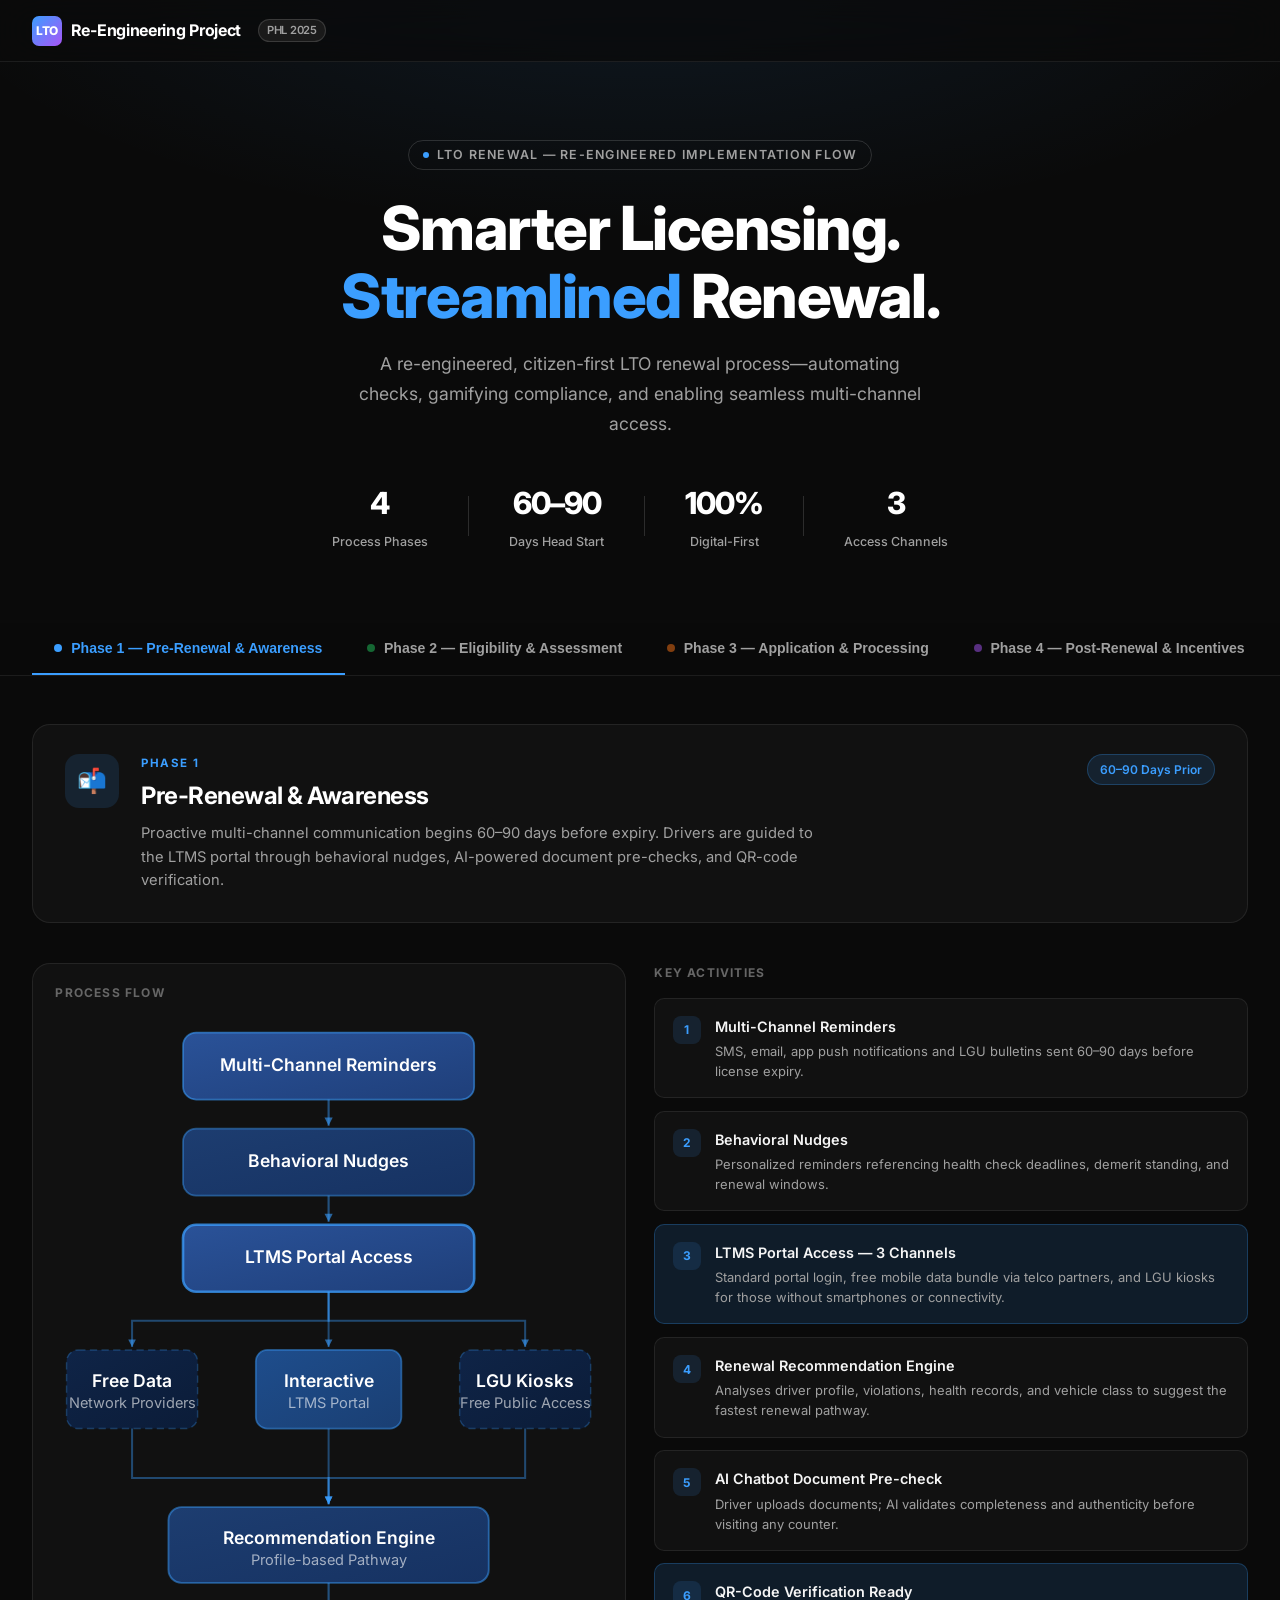
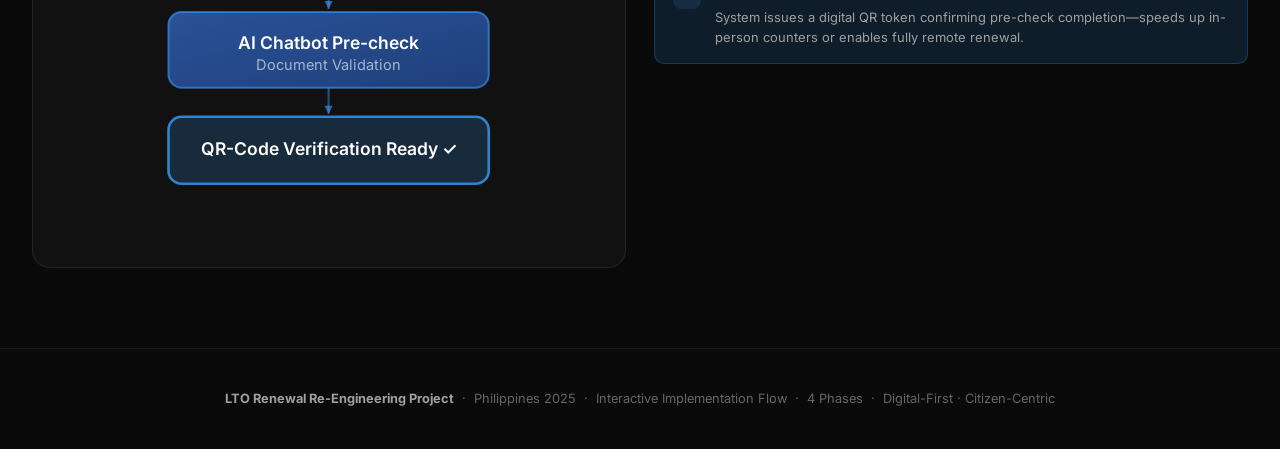
==== index.html @ 2e30644e "Initial commit: LTO renewal process SPA with Tesla dark theme" ====
<!DOCTYPE html>
<html lang="en">
<head>
  <meta charset="UTF-8" />
  <meta name="viewport" content="width=device-width, initial-scale=1.0" />
  <title>LTO Renewal — Re-engineered Implementation Flow</title>
  <link rel="preconnect" href="https://fonts.googleapis.com" />
  <link rel="preconnect" href="https://fonts.gstatic.com" crossorigin />
  <link href="https://fonts.googleapis.com/css2?family=Inter:wght@300;400;500;600;700;800;900&display=swap" rel="stylesheet" />
  <style>
    /* ── RESET & TOKENS ─────────────────────────────────────────── */
    *, *::before, *::after { margin: 0; padding: 0; box-sizing: border-box; }

    :root {
      --bg:        #0a0a0a;
      --bg2:       #111111;
      --bg3:       #1a1a1a;
      --bg4:       #242424;
      --surface:   #161616;
      --border:    rgba(255,255,255,0.08);
      --border2:   rgba(255,255,255,0.14);
      --text:      #f5f5f5;
      --text2:     #a0a0a0;
      --text3:     #666666;
      --white:     #ffffff;

      --p1:        #3b9eff;
      --p1-dim:    rgba(59,158,255,0.13);
      --p1-mid:    rgba(59,158,255,0.25);
      --p1-glow:   rgba(59,158,255,0.40);

      --p2:        #22c55e;
      --p2-dim:    rgba(34,197,94,0.13);
      --p2-mid:    rgba(34,197,94,0.25);
      --p2-glow:   rgba(34,197,94,0.40);

      --p3:        #f97316;
      --p3-dim:    rgba(249,115,22,0.13);
      --p3-mid:    rgba(249,115,22,0.25);
      --p3-glow:   rgba(249,115,22,0.40);

      --p4:        #a855f7;
      --p4-dim:    rgba(168,85,247,0.13);
      --p4-mid:    rgba(168,85,247,0.25);
      --p4-glow:   rgba(168,85,247,0.40);

      --radius:    10px;
      --radius-lg: 18px;
      --tr:        0.25s cubic-bezier(0.4,0,0.2,1);
    }

    html { scroll-behavior: smooth; }

    body {
      font-family: 'Inter', system-ui, sans-serif;
      background: var(--bg);
      color: var(--text);
      line-height: 1.6;
      overflow-x: hidden;
      min-height: 100vh;
    }

    ::-webkit-scrollbar { width: 5px; }
    ::-webkit-scrollbar-track { background: var(--bg2); }
    ::-webkit-scrollbar-thumb { background: var(--bg4); border-radius: 3px; }
    ::-webkit-scrollbar-thumb:hover { background: var(--text3); }

    /* ── NAV ─────────────────────────────────────────────────────── */
    nav {
      position: fixed; top: 0; left: 0; right: 0; z-index: 1000;
      height: 62px;
      display: flex; align-items: center;
      background: rgba(10,10,10,0.80);
      -webkit-backdrop-filter: blur(20px) saturate(1.6);
      backdrop-filter: blur(20px) saturate(1.6);
      border-bottom: 1px solid var(--border);
    }
    .nav-inner {
      width: 100%; max-width: 1280px; margin: 0 auto;
      padding: 0 2rem;
      display: flex; align-items: center; justify-content: space-between;
    }
    .nav-logo {
      display: flex; align-items: center; gap: 0.55rem;
      font-size: 1rem; font-weight: 700; letter-spacing: -0.3px;
      color: var(--white); text-decoration: none;
    }
    .nav-logo-icon {
      width: 30px; height: 30px;
      background: linear-gradient(135deg,#3b9eff,#a855f7);
      border-radius: 7px;
      display: flex; align-items: center; justify-content: center;
      font-size: 0.75rem; font-weight: 800; color: #fff;
    }
    .nav-badge {
      font-size: 0.7rem; font-weight: 600;
      padding: 2px 8px; border-radius: 30px;
      background: var(--bg3); color: var(--text2);
      border: 1px solid var(--border2);
      margin-left: 0.5rem;
    }

    /* ── HERO ────────────────────────────────────────────────────── */
    .hero {
      padding: 140px 2rem 70px;
      text-align: center;
      background: radial-gradient(ellipse 80% 60% at 50% -5%, rgba(59,158,255,0.10) 0%, transparent 70%);
    }
    .hero-eyebrow {
      display: inline-flex; align-items: center; gap: 0.5rem;
      font-size: 0.78rem; font-weight: 600; letter-spacing: 0.1em;
      text-transform: uppercase; color: var(--text2);
      border: 1px solid var(--border2); border-radius: 30px;
      padding: 4px 14px; margin-bottom: 1.5rem;
    }
    .hero-eyebrow span { width: 6px; height: 6px; border-radius: 50%; background: var(--p1); display: block; }
    .hero h1 {
      font-size: clamp(2.2rem, 5vw, 3.8rem);
      font-weight: 800; letter-spacing: -1.5px; line-height: 1.12;
      color: var(--white); margin-bottom: 1.2rem;
    }
    .hero h1 em { font-style: normal; color: var(--p1); }
    .hero p {
      font-size: 1.1rem; color: var(--text2); max-width: 580px; margin: 0 auto 2.5rem;
      font-weight: 400; line-height: 1.7;
    }
    .hero-stats {
      display: flex; align-items: center; justify-content: center;
      gap: 2.5rem; flex-wrap: wrap; margin-top: 1rem;
    }
    .hero-stat { text-align: center; }
    .hero-stat .num {
      display: block; font-size: 1.9rem; font-weight: 800;
      letter-spacing: -1px; color: var(--white);
    }
    .hero-stat .lbl { font-size: 0.78rem; color: var(--text2); font-weight: 500; }
    .hero-stat-divider { width: 1px; height: 40px; background: var(--border2); }

    /* ── PHASE TABS ─────────────────────────────────────────────── */
    .tabs-wrap {
      position: sticky; top: 62px; z-index: 900;
      background: rgba(10,10,10,0.85);
      -webkit-backdrop-filter: blur(20px);
      backdrop-filter: blur(20px);
      border-bottom: 1px solid var(--border);
      padding: 0 2rem;
    }
    .tabs {
      display: flex; align-items: stretch;
      max-width: 1280px; margin: 0 auto;
      gap: 0; overflow-x: auto;
    }
    .tabs::-webkit-scrollbar { display: none; }
    .tab-btn {
      display: flex; align-items: center; gap: 0.55rem;
      padding: 0 1.4rem; height: 52px;
      font-size: 0.88rem; font-weight: 600;
      color: var(--text2); background: none; border: none;
      border-bottom: 2px solid transparent;
      cursor: pointer; white-space: nowrap;
      transition: color var(--tr), border-color var(--tr);
      flex-shrink: 0;
    }
    .tab-btn:hover { color: var(--text); }
    .tab-dot {
      width: 8px; height: 8px; border-radius: 50%;
      flex-shrink: 0; opacity: 0.5; transition: opacity var(--tr);
    }
    .tab-btn.active .tab-dot { opacity: 1; }
    .tab-btn[data-phase="1"] .tab-dot { background: var(--p1); }
    .tab-btn[data-phase="2"] .tab-dot { background: var(--p2); }
    .tab-btn[data-phase="3"] .tab-dot { background: var(--p3); }
    .tab-btn[data-phase="4"] .tab-dot { background: var(--p4); }
    .tab-btn[data-phase="1"].active { color: var(--p1); border-bottom-color: var(--p1); }
    .tab-btn[data-phase="2"].active { color: var(--p2); border-bottom-color: var(--p2); }
    .tab-btn[data-phase="3"].active { color: var(--p3); border-bottom-color: var(--p3); }
    .tab-btn[data-phase="4"].active { color: var(--p4); border-bottom-color: var(--p4); }

    /* ── PAGE LAYOUT ─────────────────────────────────────────────── */
    .page { display: none; }
    .page.active {
      display: block;
      animation: fadeUp 0.35s var(--tr) both;
    }
    @keyframes fadeUp {
      from { opacity: 0; transform: translateY(16px); }
      to   { opacity: 1; transform: translateY(0); }
    }

    .phase-wrap {
      max-width: 1280px; margin: 0 auto;
      padding: 3rem 2rem 5rem;
    }

    /* ── PHASE HEADER ─────────────────────────────────────────────── */
    .phase-header {
      display: flex; align-items: flex-start; gap: 1.4rem;
      margin-bottom: 2.5rem;
      padding: 1.8rem 2rem;
      background: var(--bg2);
      border: 1px solid var(--border);
      border-radius: var(--radius-lg);
    }
    .phase-icon {
      width: 54px; height: 54px; border-radius: 14px;
      display: flex; align-items: center; justify-content: center;
      font-size: 1.5rem; flex-shrink: 0;
    }
    .phase-icon.p1 { background: var(--p1-dim); }
    .phase-icon.p2 { background: var(--p2-dim); }
    .phase-icon.p3 { background: var(--p3-dim); }
    .phase-icon.p4 { background: var(--p4-dim); }
    .phase-title-block { flex: 1; }
    .phase-label {
      font-size: 0.72rem; font-weight: 700; letter-spacing: 0.12em;
      text-transform: uppercase; margin-bottom: 0.3rem;
    }
    .phase-label.p1 { color: var(--p1); }
    .phase-label.p2 { color: var(--p2); }
    .phase-label.p3 { color: var(--p3); }
    .phase-label.p4 { color: var(--p4); }
    .phase-header h2 {
      font-size: 1.5rem; font-weight: 700; letter-spacing: -0.5px;
      color: var(--white); margin-bottom: 0.4rem;
    }
    .phase-header p { font-size: 0.92rem; color: var(--text2); line-height: 1.6; max-width: 680px; }
    .phase-badge {
      margin-left: auto; flex-shrink: 0;
      align-self: flex-start;
      font-size: 0.75rem; font-weight: 600;
      padding: 5px 12px; border-radius: 30px;
      border: 1px solid var(--border2);
    }
    .phase-badge.p1 { color: var(--p1); background: var(--p1-dim); border-color: var(--p1-mid); }
    .phase-badge.p2 { color: var(--p2); background: var(--p2-dim); border-color: var(--p2-mid); }
    .phase-badge.p3 { color: var(--p3); background: var(--p3-dim); border-color: var(--p3-mid); }
    .phase-badge.p4 { color: var(--p4); background: var(--p4-dim); border-color: var(--p4-mid); }

    /* ── TWO-COLUMN LAYOUT ──────────────────────────────────────── */
    .phase-body {
      display: grid;
      grid-template-columns: 1fr 1fr;
      gap: 1.8rem;
      align-items: start;
    }
    @media (max-width: 860px) {
      .phase-body { grid-template-columns: 1fr; }
    }

    /* ── DIAGRAM PANEL ──────────────────────────────────────────── */
    .diagram-panel {
      background: var(--bg2);
      border: 1px solid var(--border);
      border-radius: var(--radius-lg);
      padding: 1.2rem;
      overflow: hidden;
    }
    .diagram-panel-title {
      font-size: 0.75rem; font-weight: 700; letter-spacing: 0.1em;
      text-transform: uppercase; color: var(--text3);
      margin-bottom: 1rem; padding-left: 0.2rem;
    }
    .diagram-panel svg { width: 100%; height: auto; display: block; }

    /* ── STEPS PANEL ────────────────────────────────────────────── */
    .steps-panel {
      display: flex; flex-direction: column; gap: 0.8rem;
    }
    .panel-title {
      font-size: 0.75rem; font-weight: 700; letter-spacing: 0.1em;
      text-transform: uppercase; color: var(--text3); margin-bottom: 0.2rem;
    }
    .step-card {
      background: var(--bg2);
      border: 1px solid var(--border);
      border-radius: var(--radius);
      padding: 1rem 1.1rem;
      display: flex; align-items: flex-start; gap: 0.85rem;
      transition: border-color var(--tr), background var(--tr);
      cursor: default;
    }
    .step-card:hover { border-color: var(--border2); background: var(--bg3); }
    .step-num {
      width: 28px; height: 28px; border-radius: 8px;
      display: flex; align-items: center; justify-content: center;
      font-size: 0.75rem; font-weight: 700;
      flex-shrink: 0; margin-top: 1px;
    }
    .step-num.p1 { background: var(--p1-dim); color: var(--p1); }
    .step-num.p2 { background: var(--p2-dim); color: var(--p2); }
    .step-num.p3 { background: var(--p3-dim); color: var(--p3); }
    .step-num.p4 { background: var(--p4-dim); color: var(--p4); }
    .step-title { font-size: 0.9rem; font-weight: 600; color: var(--text); margin-bottom: 0.2rem; }
    .step-desc  { font-size: 0.81rem; color: var(--text2); line-height: 1.55; }

    .step-card.highlight.p1 { border-color: var(--p1-mid); background: var(--p1-dim); }
    .step-card.highlight.p2 { border-color: var(--p2-mid); background: var(--p2-dim); }
    .step-card.highlight.p3 { border-color: var(--p3-mid); background: var(--p3-dim); }
    .step-card.highlight.p4 { border-color: var(--p4-mid); background: var(--p4-dim); }

    /* ── DECISION CARDS ─────────────────────────────────────────── */
    .decision-row { display: flex; gap: 0.8rem; flex-wrap: wrap; }
    .decision-card {
      flex: 1 1 140px;
      background: var(--bg2); border: 1px solid var(--border);
      border-radius: var(--radius); padding: 0.85rem 1rem;
      transition: border-color var(--tr), background var(--tr);
    }
    .decision-card:hover { border-color: var(--border2); background: var(--bg3); }
    .decision-label {
      font-size: 0.7rem; font-weight: 700; letter-spacing: 0.08em;
      text-transform: uppercase; margin-bottom: 0.35rem;
    }
    .decision-label.good   { color: var(--p2); }
    .decision-label.warn   { color: var(--p3); }
    .decision-label.info   { color: var(--p1); }
    .decision-label.accent { color: var(--p4); }
    .decision-title { font-size: 0.88rem; font-weight: 600; color: var(--text); margin-bottom: 0.2rem; }
    .decision-desc  { font-size: 0.78rem; color: var(--text2); line-height: 1.5; }

    /* ── SVG COMMON ─────────────────────────────────────────────── */
    .arrow { stroke: rgba(255,255,255,0.18); stroke-width: 1.8; fill: none; }
    .node-text {
      font-family: 'Inter', system-ui, sans-serif;
      font-size: 12px; font-weight: 600;
      fill: #fff; dominant-baseline: middle; text-anchor: middle;
      pointer-events: none;
    }
    .node-sub {
      font-family: 'Inter', system-ui, sans-serif;
      font-size: 10px; font-weight: 400;
      fill: rgba(255,255,255,0.6);
      dominant-baseline: middle; text-anchor: middle;
      pointer-events: none;
    }
    .fork-label-green {
      font-family: 'Inter', system-ui, sans-serif;
      font-size: 9px; fill: rgba(34,197,94,0.88);
    }
    .fork-label-orange {
      font-family: 'Inter', system-ui, sans-serif;
      font-size: 9px; fill: rgba(249,115,22,0.88);
    }
    .feedback-label {
      font-family: 'Inter', system-ui, sans-serif;
      font-size: 8px; fill: rgba(168,85,247,0.58);
      writing-mode: vertical-lr; letter-spacing: 0.1em;
    }

    /* ── FOOTER ─────────────────────────────────────────────────── */
    footer {
      border-top: 1px solid var(--border);
      padding: 2.5rem 2rem;
      text-align: center;
      font-size: 0.8rem; color: var(--text3);
    }
    footer strong { color: var(--text2); }
  </style>
</head>
<body>

<!-- ── NAV ──────────────────────────────────────────────────────── -->
<nav>
  <div class="nav-inner">
    <a class="nav-logo" href="#">
      <span class="nav-logo-icon">LTO</span>
      <span>Re-Engineering Project</span>
      <span class="nav-badge">PHL 2025</span>
    </a>
  </div>
</nav>

<!-- ── HERO ─────────────────────────────────────────────────────── -->
<section class="hero">
  <div class="hero-eyebrow">
    <span></span>
    LTO Renewal — Re-engineered Implementation Flow
  </div>
  <h1>Smarter Licensing.<br/><em>Streamlined</em> Renewal.</h1>
  <p>A re-engineered, citizen-first LTO renewal process—automating checks, gamifying compliance, and enabling seamless multi-channel access.</p>
  <div class="hero-stats">
    <div class="hero-stat">
      <span class="num">4</span>
      <span class="lbl">Process Phases</span>
    </div>
    <div class="hero-stat-divider"></div>
    <div class="hero-stat">
      <span class="num">60–90</span>
      <span class="lbl">Days Head Start</span>
    </div>
    <div class="hero-stat-divider"></div>
    <div class="hero-stat">
      <span class="num">100%</span>
      <span class="lbl">Digital-First</span>
    </div>
    <div class="hero-stat-divider"></div>
    <div class="hero-stat">
      <span class="num">3</span>
      <span class="lbl">Access Channels</span>
    </div>
  </div>
</section>

<!-- ── TABS ──────────────────────────────────────────────────────── -->
<div class="tabs-wrap">
  <div class="tabs">
    <button class="tab-btn active" data-phase="1" onclick="showPage('phase1',this)">
      <span class="tab-dot"></span>Phase 1 — Pre-Renewal &amp; Awareness
    </button>
    <button class="tab-btn" data-phase="2" onclick="showPage('phase2',this)">
      <span class="tab-dot"></span>Phase 2 — Eligibility &amp; Assessment
    </button>
    <button class="tab-btn" data-phase="3" onclick="showPage('phase3',this)">
      <span class="tab-dot"></span>Phase 3 — Application &amp; Processing
    </button>
    <button class="tab-btn" data-phase="4" onclick="showPage('phase4',this)">
      <span class="tab-dot"></span>Phase 4 — Post-Renewal &amp; Incentives
    </button>
  </div>
</div>

<!-- ══════════════════════════════════════════════════════════════ -->
<!--  PHASE 1 — Blue                                               -->
<!-- ══════════════════════════════════════════════════════════════ -->
<div id="phase1" class="page active">
  <div class="phase-wrap">
    <div class="phase-header">
      <div class="phase-icon p1">📬</div>
      <div class="phase-title-block">
        <div class="phase-label p1">Phase 1</div>
        <h2>Pre-Renewal &amp; Awareness</h2>
        <p>Proactive multi-channel communication begins 60–90 days before expiry. Drivers are guided to the LTMS portal through behavioral nudges, AI-powered document pre-checks, and QR-code verification.</p>
      </div>
      <span class="phase-badge p1">60–90 Days Prior</span>
    </div>

    <div class="phase-body">
      <!-- SVG -->
      <div class="diagram-panel">
        <div class="diagram-panel-title">Process Flow</div>
        <svg viewBox="0 0 380 570" xmlns="http://www.w3.org/2000/svg">
          <defs>
            <linearGradient id="g1a" x1="0" y1="0" x2="1" y2="1">
              <stop offset="0%" stop-color="#1e4d8c"/><stop offset="100%" stop-color="#1a3f73"/>
            </linearGradient>
            <linearGradient id="g1b" x1="0" y1="0" x2="1" y2="1">
              <stop offset="0%" stop-color="#1d3d70"/><stop offset="100%" stop-color="#163262"/>
            </linearGradient>
            <linearGradient id="g1c" x1="0" y1="0" x2="1" y2="1">
              <stop offset="0%" stop-color="#2a5298"/><stop offset="100%" stop-color="#1f3f7a"/>
            </linearGradient>
            <linearGradient id="g1acc" x1="0" y1="0" x2="1" y2="1">
              <stop offset="0%" stop-color="#0f2447"/><stop offset="100%" stop-color="#0b1c38"/>
            </linearGradient>
            <marker id="ar1" viewBox="0 0 8 8" refX="7" refY="4" markerWidth="5" markerHeight="5" orient="auto">
              <path d="M1,1 L7,4 L1,7 Z" fill="rgba(59,158,255,0.6)"/>
            </marker>
          </defs>

          <rect x="90" y="10" width="200" height="46" rx="9" fill="url(#g1c)" stroke="rgba(59,158,255,0.55)" stroke-width="1.2"/>
          <text x="190" y="33" class="node-text">Multi-Channel Reminders</text>

          <line x1="190" y1="56" x2="190" y2="74" stroke="rgba(59,158,255,0.45)" stroke-width="1.5" fill="none" marker-end="url(#ar1)"/>

          <rect x="90" y="76" width="200" height="46" rx="9" fill="url(#g1b)" stroke="rgba(59,158,255,0.45)" stroke-width="1.2"/>
          <text x="190" y="99" class="node-text">Behavioral Nudges</text>

          <line x1="190" y1="122" x2="190" y2="140" stroke="rgba(59,158,255,0.45)" stroke-width="1.5" fill="none" marker-end="url(#ar1)"/>

          <!-- Highlighted portal node -->
          <rect x="90" y="142" width="200" height="46" rx="9" fill="url(#g1c)" stroke="rgba(59,158,255,0.75)" stroke-width="1.8"/>
          <text x="190" y="165" class="node-text">LTMS Portal Access</text>

          <!-- Fan out -->
          <path d="M190,188 L190,208 L55,208 L55,226" stroke="rgba(59,158,255,0.4)" stroke-width="1.4" fill="none" marker-end="url(#ar1)"/>
          <line x1="190" y1="188" x2="190" y2="226" stroke="rgba(59,158,255,0.4)" stroke-width="1.4" fill="none" marker-end="url(#ar1)"/>
          <path d="M190,188 L190,208 L325,208 L325,226" stroke="rgba(59,158,255,0.4)" stroke-width="1.4" fill="none" marker-end="url(#ar1)"/>

          <!-- 3 channel boxes -->
          <rect x="10" y="228" width="90" height="54" rx="8" fill="url(#g1acc)" stroke="rgba(59,158,255,0.28)" stroke-width="1" stroke-dasharray="5,3"/>
          <text x="55" y="250" class="node-text" font-size="10">Free Data</text>
          <text x="55" y="265" class="node-sub">Network Providers</text>

          <rect x="140" y="228" width="100" height="54" rx="8" fill="url(#g1a)" stroke="rgba(59,158,255,0.48)" stroke-width="1.2"/>
          <text x="190" y="250" class="node-text" font-size="10">Interactive</text>
          <text x="190" y="265" class="node-sub">LTMS Portal</text>

          <rect x="280" y="228" width="90" height="54" rx="8" fill="url(#g1acc)" stroke="rgba(59,158,255,0.28)" stroke-width="1" stroke-dasharray="5,3"/>
          <text x="325" y="250" class="node-text" font-size="10">LGU Kiosks</text>
          <text x="325" y="265" class="node-sub">Free Public Access</text>

          <!-- Fan in to recommendation -->
          <path d="M55,282 L55,316 L190,316 L190,334" stroke="rgba(59,158,255,0.4)" stroke-width="1.4" fill="none" marker-end="url(#ar1)"/>
          <line x1="190" y1="282" x2="190" y2="334" stroke="rgba(59,158,255,0.4)" stroke-width="1.4" fill="none" marker-end="url(#ar1)"/>
          <path d="M325,282 L325,316 L190,316 L190,334" stroke="rgba(59,158,255,0.4)" stroke-width="1.4" fill="none" marker-end="url(#ar1)"/>

          <rect x="80" y="336" width="220" height="52" rx="9" fill="url(#g1b)" stroke="rgba(59,158,255,0.5)" stroke-width="1.3"/>
          <text x="190" y="358" class="node-text">Recommendation Engine</text>
          <text x="190" y="373" class="node-sub">Profile-based Pathway</text>

          <line x1="190" y1="388" x2="190" y2="406" stroke="rgba(59,158,255,0.45)" stroke-width="1.5" fill="none" marker-end="url(#ar1)"/>

          <rect x="80" y="408" width="220" height="52" rx="9" fill="url(#g1c)" stroke="rgba(59,158,255,0.6)" stroke-width="1.4"/>
          <text x="190" y="430" class="node-text">AI Chatbot Pre-check</text>
          <text x="190" y="445" class="node-sub">Document Validation</text>

          <line x1="190" y1="460" x2="190" y2="478" stroke="rgba(59,158,255,0.45)" stroke-width="1.5" fill="none" marker-end="url(#ar1)"/>

          <!-- Terminal node -->
          <rect x="80" y="480" width="220" height="46" rx="9" fill="rgba(59,158,255,0.18)" stroke="rgba(59,158,255,0.78)" stroke-width="1.8"/>
          <text x="190" y="503" class="node-text">QR-Code Verification Ready ✓</text>
        </svg>
      </div>

      <!-- Steps -->
      <div class="steps-panel">
        <div class="panel-title">Key Activities</div>
        <div class="step-card">
          <div class="step-num p1">1</div>
          <div class="step-content">
            <div class="step-title">Multi-Channel Reminders</div>
            <div class="step-desc">SMS, email, app push notifications and LGU bulletins sent 60–90 days before license expiry.</div>
          </div>
        </div>
        <div class="step-card">
          <div class="step-num p1">2</div>
          <div class="step-content">
            <div class="step-title">Behavioral Nudges</div>
            <div class="step-desc">Personalized reminders referencing health check deadlines, demerit standing, and renewal windows.</div>
          </div>
        </div>
        <div class="step-card highlight p1">
          <div class="step-num p1">3</div>
          <div class="step-content">
            <div class="step-title">LTMS Portal Access — 3 Channels</div>
            <div class="step-desc">Standard portal login, free mobile data bundle via telco partners, and LGU kiosks for those without smartphones or connectivity.</div>
          </div>
        </div>
        <div class="step-card">
          <div class="step-num p1">4</div>
          <div class="step-content">
            <div class="step-title">Renewal Recommendation Engine</div>
            <div class="step-desc">Analyses driver profile, violations, health records, and vehicle class to suggest the fastest renewal pathway.</div>
          </div>
        </div>
        <div class="step-card">
          <div class="step-num p1">5</div>
          <div class="step-content">
            <div class="step-title">AI Chatbot Document Pre-check</div>
            <div class="step-desc">Driver uploads documents; AI validates completeness and authenticity before visiting any counter.</div>
          </div>
        </div>
        <div class="step-card highlight p1">
          <div class="step-num p1">6</div>
          <div class="step-content">
            <div class="step-title">QR-Code Verification Ready</div>
            <div class="step-desc">System issues a digital QR token confirming pre-check completion—speeds up in-person counters or enables fully remote renewal.</div>
          </div>
        </div>
      </div>
    </div>
  </div>
</div>

<!-- ══════════════════════════════════════════════════════════════ -->
<!--  PHASE 2 — Green                                              -->
<!-- ══════════════════════════════════════════════════════════════ -->
<div id="phase2" class="page">
  <div class="phase-wrap">
    <div class="phase-header">
      <div class="phase-icon p2">✅</div>
      <div class="phase-title-block">
        <div class="phase-label p2">Phase 2</div>
        <h2>Eligibility &amp; Assessment</h2>
        <p>Automated LTMS pre-screening integrates with PNP, MMDA, and DOH APIs to assess demerit points and health status. Low-risk drivers enjoy a gamified fast-track while moderate/high-risk drivers receive tiered reorientation.</p>
      </div>
      <span class="phase-badge p2">Automated Screening</span>
    </div>

    <div class="phase-body">
      <div class="diagram-panel">
        <div class="diagram-panel-title">Eligibility Flow</div>
        <svg viewBox="0 0 380 550" xmlns="http://www.w3.org/2000/svg">
          <defs>
            <linearGradient id="g2a" x1="0" y1="0" x2="1" y2="1">
              <stop offset="0%" stop-color="#14532d"/><stop offset="100%" stop-color="#0f3d22"/>
            </linearGradient>
            <linearGradient id="g2b" x1="0" y1="0" x2="1" y2="1">
              <stop offset="0%" stop-color="#166534"/><stop offset="100%" stop-color="#134d28"/>
            </linearGradient>
            <linearGradient id="g2lo" x1="0" y1="0" x2="1" y2="1">
              <stop offset="0%" stop-color="#1a4731"/><stop offset="100%" stop-color="#133824"/>
            </linearGradient>
            <linearGradient id="g2hi" x1="0" y1="0" x2="1" y2="1">
              <stop offset="0%" stop-color="#3d2800"/><stop offset="100%" stop-color="#2d1d00"/>
            </linearGradient>
            <marker id="ar2" viewBox="0 0 8 8" refX="7" refY="4" markerWidth="5" markerHeight="5" orient="auto">
              <path d="M1,1 L7,4 L1,7 Z" fill="rgba(34,197,94,0.6)"/>
            </marker>
          </defs>

          <rect x="90" y="10" width="200" height="46" rx="9" fill="url(#g2b)" stroke="rgba(34,197,94,0.55)" stroke-width="1.2"/>
          <text x="190" y="33" class="node-text">Automated LTMS Pre-Screen</text>

          <line x1="190" y1="56" x2="190" y2="74" stroke="rgba(34,197,94,0.45)" stroke-width="1.5" fill="none" marker-end="url(#ar2)"/>

          <rect x="90" y="76" width="200" height="52" rx="9" fill="url(#g2a)" stroke="rgba(34,197,94,0.45)" stroke-width="1.2"/>
          <text x="190" y="98" class="node-text">Gov Data Integration</text>
          <text x="190" y="113" class="node-sub">PNP · MMDA · DOH API</text>

          <line x1="190" y1="128" x2="190" y2="146" stroke="rgba(34,197,94,0.45)" stroke-width="1.5" fill="none" marker-end="url(#ar2)"/>

          <rect x="90" y="148" width="200" height="46" rx="9" fill="url(#g2b)" stroke="rgba(34,197,94,0.68)" stroke-width="1.6"/>
          <text x="190" y="171" class="node-text">Risk &amp; Demerit Assessment</text>

          <!-- Fork labels -->
          <text x="82" y="212" class="fork-label-green">Low Risk / 0 Demerits</text>
          <text x="208" y="212" class="fork-label-orange">Mod-High Risk (1+)</text>

          <path d="M190,194 L190,218 L80,218 L80,238" stroke="rgba(34,197,94,0.45)" stroke-width="1.4" fill="none" marker-end="url(#ar2)"/>
          <path d="M190,194 L190,218 L300,218 L300,238" stroke="rgba(249,115,22,0.45)" stroke-width="1.4" fill="none" marker-end="url(#ar2)"/>

          <!-- Low risk box -->
          <rect x="20" y="240" width="120" height="52" rx="9" fill="url(#g2lo)" stroke="rgba(34,197,94,0.52)" stroke-width="1.3"/>
          <text x="80" y="262" class="node-text" font-size="11">Gamified Plain</text>
          <text x="80" y="276" class="node-sub">Renewal Pathway</text>

          <!-- High risk box -->
          <rect x="240" y="240" width="120" height="52" rx="9" fill="url(#g2hi)" stroke="rgba(249,115,22,0.52)" stroke-width="1.3"/>
          <text x="300" y="262" class="node-text" font-size="11">Tiered</text>
          <text x="300" y="276" class="node-sub">Reorientation</text>

          <!-- Reorientation forks -->
          <path d="M300,292 L300,318 L130,318 L130,338" stroke="rgba(249,115,22,0.38)" stroke-width="1.3" fill="none" marker-end="url(#ar2)"/>
          <path d="M300,292 L300,318 L340,318 L340,338" stroke="rgba(249,115,22,0.38)" stroke-width="1.3" fill="none" marker-end="url(#ar2)"/>

          <!-- Reorientation options -->
          <rect x="85" y="340" width="90" height="48" rx="8" fill="rgba(40,20,0,0.85)" stroke="rgba(249,115,22,0.32)" stroke-width="1" stroke-dasharray="4,3"/>
          <text x="130" y="360" class="node-text" font-size="10">TESDA</text>
          <text x="130" y="374" class="node-sub">Short Courses</text>

          <rect x="295" y="340" width="80" height="48" rx="8" fill="rgba(40,20,0,0.85)" stroke="rgba(249,115,22,0.32)" stroke-width="1" stroke-dasharray="4,3"/>
          <text x="335" y="360" class="node-text" font-size="10">Scenario</text>
          <text x="335" y="374" class="node-sub">Simulation</text>

          <!-- Converge to proceed -->
          <path d="M80,292 L80,458 L185,458 L185,468" stroke="rgba(34,197,94,0.38)" stroke-width="1.3" fill="none" marker-end="url(#ar2)"/>
          <path d="M130,388 L130,446 L190,446 L190,468" stroke="rgba(249,115,22,0.32)" stroke-width="1.2" fill="none" marker-end="url(#ar2)"/>
          <path d="M335,388 L335,446 L200,446 L200,468" stroke="rgba(249,115,22,0.32)" stroke-width="1.2" fill="none" marker-end="url(#ar2)"/>

          <!-- Terminal: Proceed -->
          <rect x="90" y="470" width="200" height="46" rx="9" fill="rgba(34,197,94,0.18)" stroke="rgba(34,197,94,0.78)" stroke-width="1.8"/>
          <text x="190" y="493" class="node-text">Proceed to Application ✓</text>
        </svg>
      </div>

      <div class="steps-panel">
        <div class="panel-title">Key Activities</div>
        <div class="step-card">
          <div class="step-num p2">1</div>
          <div class="step-content">
            <div class="step-title">Automated LTMS Pre-Screening</div>
            <div class="step-desc">System pulls driver record from LTMS database and initiates automated eligibility evaluation instantly.</div>
          </div>
        </div>
        <div class="step-card">
          <div class="step-num p2">2</div>
          <div class="step-content">
            <div class="step-title">Government Data Integration</div>
            <div class="step-desc">Real-time API calls to PNP (criminal record), MMDA (traffic violations), and DOH (health certificate status).</div>
          </div>
        </div>
        <div class="step-card highlight p2">
          <div class="step-num p2">3</div>
          <div class="step-content">
            <div class="step-title">Risk &amp; Demerit Assessment</div>
            <div class="step-desc">Scoring engine calculates total demerits, severity of violations, and health compliance to determine renewal pathway.</div>
          </div>
        </div>
        <div class="decision-row">
          <div class="decision-card">
            <div class="decision-label good">✓ Low Risk</div>
            <div class="decision-title">Gamified Plain Renewal</div>
            <div class="decision-desc">Zero-demerit drivers unlock a fast, game-like renewal flow with progress badges and fee incentives.</div>
          </div>
          <div class="decision-card">
            <div class="decision-label warn">⚠ Moderate / High Risk</div>
            <div class="decision-title">Tiered Reorientation</div>
            <div class="decision-desc">TESDA short courses, scenario simulation, or micro-learning apps based on violation type and severity.</div>
          </div>
        </div>
        <div class="step-card highlight p2">
          <div class="step-num p2">4</div>
          <div class="step-content">
            <div class="step-title">Proceed to Application</div>
            <div class="step-desc">Once assessment is complete and any required reorientation is done, driver is cleared to proceed to Phase 3.</div>
          </div>
        </div>
      </div>
    </div>
  </div>
</div>

<!-- ══════════════════════════════════════════════════════════════ -->
<!--  PHASE 3 — Orange                                             -->
<!-- ══════════════════════════════════════════════════════════════ -->
<div id="phase3" class="page">
  <div class="phase-wrap">
    <div class="phase-header">
      <div class="phase-icon p3">⚙️</div>
      <div class="phase-title-block">
        <div class="phase-label p3">Phase 3</div>
        <h2>Application &amp; Processing</h2>
        <p>Driver submits formal application and DOH medical form, pays fees through the intelligent Payment Engine, and undergoes Identity and Compliance Verification—supporting in-person, digital ID, and OFW remote pathways.</p>
      </div>
      <span class="phase-badge p3">Document Processing</span>
    </div>

    <div class="phase-body">
      <div class="diagram-panel">
        <div class="diagram-panel-title">Processing Flow</div>
        <svg viewBox="0 0 380 548" xmlns="http://www.w3.org/2000/svg">
          <defs>
            <linearGradient id="g3a" x1="0" y1="0" x2="1" y2="1">
              <stop offset="0%" stop-color="#7c2d12"/><stop offset="100%" stop-color="#5a1e09"/>
            </linearGradient>
            <linearGradient id="g3b" x1="0" y1="0" x2="1" y2="1">
              <stop offset="0%" stop-color="#9a3412"/><stop offset="100%" stop-color="#7a2910"/>
            </linearGradient>
            <linearGradient id="g3fee" x1="0" y1="0" x2="1" y2="1">
              <stop offset="0%" stop-color="#6b2610"/><stop offset="100%" stop-color="#4e1c0b"/>
            </linearGradient>
            <linearGradient id="g3opt" x1="0" y1="0" x2="1" y2="1">
              <stop offset="0%" stop-color="#3d1408"/><stop offset="100%" stop-color="#2d0e06"/>
            </linearGradient>
            <marker id="ar3" viewBox="0 0 8 8" refX="7" refY="4" markerWidth="5" markerHeight="5" orient="auto">
              <path d="M1,1 L7,4 L1,7 Z" fill="rgba(249,115,22,0.6)"/>
            </marker>
          </defs>

          <rect x="90" y="10" width="200" height="46" rx="9" fill="url(#g3b)" stroke="rgba(249,115,22,0.55)" stroke-width="1.2"/>
          <text x="190" y="33" class="node-text">Application &amp; DOH Submit</text>

          <line x1="190" y1="56" x2="190" y2="74" stroke="rgba(249,115,22,0.45)" stroke-width="1.5" fill="none" marker-end="url(#ar3)"/>

          <rect x="90" y="76" width="200" height="46" rx="9" fill="url(#g3a)" stroke="rgba(249,115,22,0.68)" stroke-width="1.6"/>
          <text x="190" y="99" class="node-text">💳 Fee Payment Engine</text>

          <!-- Fan out fees -->
          <path d="M190,122 L190,146 L55,146 L55,166" stroke="rgba(249,115,22,0.38)" stroke-width="1.4" fill="none" marker-end="url(#ar3)"/>
          <line x1="190" y1="122" x2="190" y2="166" stroke="rgba(249,115,22,0.38)" stroke-width="1.4" fill="none" marker-end="url(#ar3)"/>
          <path d="M190,122 L190,146 L325,146 L325,166" stroke="rgba(249,115,22,0.38)" stroke-width="1.4" fill="none" marker-end="url(#ar3)"/>

          <!-- Fee boxes -->
          <rect x="10" y="168" width="90" height="60" rx="8" fill="url(#g3fee)" stroke="rgba(249,115,22,0.48)" stroke-width="1.2"/>
          <text x="55" y="189" class="node-text" font-size="10">Standard</text>
          <text x="55" y="203" class="node-sub">₱585.00</text>
          <text x="55" y="217" class="node-sub">Transparent</text>

          <rect x="140" y="168" width="100" height="60" rx="8" fill="url(#g3opt)" stroke="rgba(249,115,22,0.32)" stroke-width="1" stroke-dasharray="5,3"/>
          <text x="190" y="189" class="node-text" font-size="10">Risk-Based</text>
          <text x="190" y="203" class="node-sub">Lower for</text>
          <text x="190" y="217" class="node-sub">Safe Drivers</text>

          <rect x="280" y="168" width="90" height="60" rx="8" fill="url(#g3opt)" stroke="rgba(249,115,22,0.32)" stroke-width="1" stroke-dasharray="5,3"/>
          <text x="325" y="189" class="node-text" font-size="10">Waived/</text>
          <text x="325" y="203" class="node-sub">Discounted</text>
          <text x="325" y="217" class="node-sub">Volunteer/Early</text>

          <!-- Converge to Identity Verif -->
          <path d="M55,228 L55,266 L185,266 L185,284" stroke="rgba(249,115,22,0.38)" stroke-width="1.4" fill="none" marker-end="url(#ar3)"/>
          <line x1="190" y1="228" x2="190" y2="284" stroke="rgba(249,115,22,0.38)" stroke-width="1.4" fill="none" marker-end="url(#ar3)"/>
          <path d="M325,228 L325,266 L195,266 L195,284" stroke="rgba(249,115,22,0.38)" stroke-width="1.4" fill="none" marker-end="url(#ar3)"/>

          <rect x="90" y="286" width="200" height="52" rx="9" fill="url(#g3b)" stroke="rgba(249,115,22,0.68)" stroke-width="1.6"/>
          <text x="190" y="308" class="node-text">Identity &amp; Compliance</text>
          <text x="190" y="323" class="node-sub">Verification</text>

          <!-- Fan out processing modes -->
          <path d="M190,338 L190,364 L55,364 L55,384" stroke="rgba(249,115,22,0.38)" stroke-width="1.4" fill="none" marker-end="url(#ar3)"/>
          <line x1="190" y1="338" x2="190" y2="384" stroke="rgba(249,115,22,0.38)" stroke-width="1.4" fill="none" marker-end="url(#ar3)"/>
          <path d="M190,338 L190,364 L325,364 L325,384" stroke="rgba(249,115,22,0.38)" stroke-width="1.4" fill="none" marker-end="url(#ar3)"/>

          <!-- Processing modes -->
          <rect x="10" y="386" width="90" height="60" rx="8" fill="url(#g3fee)" stroke="rgba(249,115,22,0.48)" stroke-width="1.2"/>
          <text x="55" y="407" class="node-text" font-size="10">In-Person</text>
          <text x="55" y="421" class="node-sub">LTO Counter</text>
          <text x="55" y="435" class="node-sub">Dress Code</text>

          <rect x="140" y="386" width="100" height="60" rx="8" fill="url(#g3opt)" stroke="rgba(249,115,22,0.32)" stroke-width="1" stroke-dasharray="5,3"/>
          <text x="190" y="407" class="node-text" font-size="10">LTMS</text>
          <text x="190" y="421" class="node-sub">Digital ID</text>
          <text x="190" y="435" class="node-sub">Fully Online</text>

          <rect x="280" y="386" width="90" height="60" rx="8" fill="url(#g3opt)" stroke="rgba(249,115,22,0.32)" stroke-width="1" stroke-dasharray="5,3"/>
          <text x="325" y="407" class="node-text" font-size="10">OFW Remote</text>
          <text x="325" y="421" class="node-sub">Biometric</text>
          <text x="325" y="435" class="node-sub">Capture</text>

          <!-- Converge to Approval -->
          <path d="M55,446 L55,486 L185,486 L185,494" stroke="rgba(249,115,22,0.38)" stroke-width="1.4" fill="none" marker-end="url(#ar3)"/>
          <line x1="190" y1="446" x2="190" y2="494" stroke="rgba(249,115,22,0.38)" stroke-width="1.4" fill="none" marker-end="url(#ar3)"/>
          <path d="M325,446 L325,486 L195,486 L195,494" stroke="rgba(249,115,22,0.38)" stroke-width="1.4" fill="none" marker-end="url(#ar3)"/>

          <!-- Terminal -->
          <rect x="90" y="496" width="200" height="40" rx="9" fill="rgba(249,115,22,0.18)" stroke="rgba(249,115,22,0.78)" stroke-width="1.8"/>
          <text x="190" y="516" class="node-text">Approved &amp; License Issued ✓</text>
        </svg>
      </div>

      <div class="steps-panel">
        <div class="panel-title">Key Activities</div>
        <div class="step-card">
          <div class="step-num p3">1</div>
          <div class="step-content">
            <div class="step-title">Application &amp; DOH Medical Form</div>
            <div class="step-desc">Driver submits completed application with DOH medical certificate (digital or physical) through preferred channel.</div>
          </div>
        </div>
        <div class="step-card highlight p3">
          <div class="step-num p3">2</div>
          <div class="step-content">
            <div class="step-title">Fee Payment Engine</div>
            <div class="step-desc">Transparent, dynamic fee computation. Safe drivers get lower fees; early renewers and volunteers receive discounts or waivers.</div>
          </div>
        </div>
        <div class="decision-row">
          <div class="decision-card">
            <div class="decision-label info">Standard</div>
            <div class="decision-title">₱585 Flat Fee</div>
            <div class="decision-desc">Full breakdown shown before payment. Multiple payment channels supported.</div>
          </div>
          <div class="decision-card">
            <div class="decision-label warn">Risk-Based</div>
            <div class="decision-title">Reduced Fee</div>
            <div class="decision-desc">Lower premiums for safe driving record and on-time renewal history.</div>
          </div>
          <div class="decision-card">
            <div class="decision-label good">Waived</div>
            <div class="decision-title">Free Renewal</div>
            <div class="decision-desc">Community volunteers and early renewers may qualify for fee waivers.</div>
          </div>
        </div>
        <div class="step-card">
          <div class="step-num p3">3</div>
          <div class="step-content">
            <div class="step-title">Identity &amp; Compliance Verification</div>
            <div class="step-desc">Biometrics, photo, and document integrity confirmed via LTMS AI matching against government databases.</div>
          </div>
        </div>
        <div class="decision-row">
          <div class="decision-card">
            <div class="decision-label info">In-Person</div>
            <div class="decision-title">LTO Counter</div>
            <div class="decision-desc">Standard walk-in with strict dress code enforcement.</div>
          </div>
          <div class="decision-card">
            <div class="decision-label info">Digital</div>
            <div class="decision-title">LTMS Digital ID</div>
            <div class="decision-desc">100% remote renewal via LTMS portal with digital license issuance.</div>
          </div>
          <div class="decision-card">
            <div class="decision-label accent">OFW Remote</div>
            <div class="decision-title">Overseas Renewal</div>
            <div class="decision-desc">POLO-assisted biometric capture at PH embassies/consulates.</div>
          </div>
        </div>
      </div>
    </div>
  </div>
</div>

<!-- ══════════════════════════════════════════════════════════════ -->
<!--  PHASE 4 — Purple                                             -->
<!-- ══════════════════════════════════════════════════════════════ -->
<div id="phase4" class="page">
  <div class="phase-wrap">
    <div class="phase-header">
      <div class="phase-icon p4">🏆</div>
      <div class="phase-title-block">
        <div class="phase-label p4">Phase 4</div>
        <h2>Post-Renewal &amp; Incentives</h2>
        <p>End-to-end time is measured and gamified to drive system improvements. Compliant drivers receive "Plain Renewal Badges" and insurance premium discounts through insurer data tie-ups—reinforcing safe-driving behavioral norms.</p>
      </div>
      <span class="phase-badge p4">Incentives &amp; Feedback</span>
    </div>

    <div class="phase-body">
      <div class="diagram-panel">
        <div class="diagram-panel-title">Post-Renewal Flow</div>
        <svg viewBox="0 0 380 510" xmlns="http://www.w3.org/2000/svg">
          <defs>
            <linearGradient id="g4a" x1="0" y1="0" x2="1" y2="1">
              <stop offset="0%" stop-color="#4c1d95"/><stop offset="100%" stop-color="#3b1578"/>
            </linearGradient>
            <linearGradient id="g4b" x1="0" y1="0" x2="1" y2="1">
              <stop offset="0%" stop-color="#5b21b6"/><stop offset="100%" stop-color="#481a96"/>
            </linearGradient>
            <linearGradient id="g4dk" x1="0" y1="0" x2="1" y2="1">
              <stop offset="0%" stop-color="#2e1065"/><stop offset="100%" stop-color="#1e0b45"/>
            </linearGradient>
            <marker id="ar4" viewBox="0 0 8 8" refX="7" refY="4" markerWidth="5" markerHeight="5" orient="auto">
              <path d="M1,1 L7,4 L1,7 Z" fill="rgba(168,85,247,0.6)"/>
            </marker>
          </defs>

          <rect x="90" y="10" width="200" height="52" rx="9" fill="url(#g4a)" stroke="rgba(168,85,247,0.55)" stroke-width="1.2"/>
          <text x="190" y="32" class="node-text">Measure End-to-End Time</text>
          <text x="190" y="47" class="node-sub">Processing Analytics</text>

          <line x1="190" y1="62" x2="190" y2="80" stroke="rgba(168,85,247,0.45)" stroke-width="1.5" fill="none" marker-end="url(#ar4)"/>

          <rect x="90" y="82" width="200" height="52" rx="9" fill="url(#g4b)" stroke="rgba(168,85,247,0.5)" stroke-width="1.2"/>
          <text x="190" y="104" class="node-text">Gamify Processing Times</text>
          <text x="190" y="119" class="node-sub">Leaderboard &amp; Transparency</text>

          <line x1="190" y1="134" x2="190" y2="152" stroke="rgba(168,85,247,0.45)" stroke-width="1.5" fill="none" marker-end="url(#ar4)"/>

          <!-- Badge — highlighted -->
          <rect x="90" y="154" width="200" height="52" rx="9" fill="rgba(168,85,247,0.22)" stroke="rgba(168,85,247,0.78)" stroke-width="1.8"/>
          <text x="190" y="176" class="node-text">🏅 "Plain Renewal Badge"</text>
          <text x="190" y="191" class="node-sub">Compliance Recognition</text>

          <line x1="190" y1="206" x2="190" y2="224" stroke="rgba(168,85,247,0.45)" stroke-width="1.5" fill="none" marker-end="url(#ar4)"/>

          <rect x="90" y="226" width="200" height="52" rx="9" fill="url(#g4a)" stroke="rgba(168,85,247,0.5)" stroke-width="1.2"/>
          <text x="190" y="248" class="node-text">Insurance Provider Data Tie-up</text>
          <text x="190" y="263" class="node-sub">Real-time Safe-Driving Feed</text>

          <line x1="190" y1="278" x2="190" y2="296" stroke="rgba(168,85,247,0.45)" stroke-width="1.5" fill="none" marker-end="url(#ar4)"/>

          <!-- Terminal: Incentive -->
          <rect x="70" y="298" width="240" height="66" rx="9" fill="url(#g4dk)" stroke="rgba(168,85,247,0.75)" stroke-width="1.8"/>
          <text x="190" y="322" class="node-text">Reduced Insurance Premiums 🎉</text>
          <text x="190" y="338" class="node-sub">Ongoing Behavioral Norm</text>
          <text x="190" y="352" class="node-sub">Enforcement &amp; Driver Rewards</text>

          <!-- Feedback loop arrow -->
          <path d="M70,364 Q18,380 18,300 Q18,220 70,236" stroke="rgba(168,85,247,0.28)" stroke-width="1.2" stroke-dasharray="5,4" fill="none" marker-end="url(#ar4)"/>
          <text x="5" y="302" class="feedback-label">FEEDBACK LOOP</text>

          <!-- Survey node (dashed) -->
          <line x1="190" y1="364" x2="190" y2="398" stroke="rgba(168,85,247,0.35)" stroke-width="1.3" stroke-dasharray="4,3" fill="none" marker-end="url(#ar4)"/>
          <rect x="90" y="400" width="200" height="52" rx="9" fill="url(#g4a)" stroke="rgba(168,85,247,0.32)" stroke-width="1" stroke-dasharray="5,3"/>
          <text x="190" y="422" class="node-text" font-size="11">Citizen Satisfaction Survey</text>
          <text x="190" y="437" class="node-sub">NPS + Process Improvement</text>
        </svg>
      </div>

      <div class="steps-panel">
        <div class="panel-title">Key Activities</div>
        <div class="step-card">
          <div class="step-num p4">1</div>
          <div class="step-content">
            <div class="step-title">End-to-End Time Measurement</div>
            <div class="step-desc">LTMS records timestamps from first reminder to license issuance, publishing aggregate analytics on the public dashboard.</div>
          </div>
        </div>
        <div class="step-card">
          <div class="step-num p4">2</div>
          <div class="step-content">
            <div class="step-title">Gamified Processing Times</div>
            <div class="step-desc">LTO offices compete on regional leaderboards for fastest processing. Citizens see real-time queue times and office performance scores.</div>
          </div>
        </div>
        <div class="step-card highlight p4">
          <div class="step-num p4">3</div>
          <div class="step-content">
            <div class="step-title">🏅 Plain Renewal Badge</div>
            <div class="step-desc">Drivers who renew with zero demerits and zero violations receive a "Plain Renewal Badge" stored in their LTMS digital profile—unlocking exclusive perks.</div>
          </div>
        </div>
        <div class="step-card">
          <div class="step-num p4">4</div>
          <div class="step-content">
            <div class="step-title">Insurance Provider Data Tie-up</div>
            <div class="step-desc">Consented data-sharing agreement with insurance providers feeds real-time safe-driving history directly to underwriting models.</div>
          </div>
        </div>
        <div class="step-card highlight p4">
          <div class="step-num p4">5</div>
          <div class="step-content">
            <div class="step-title">Reduced Insurance Premiums 🎉</div>
            <div class="step-desc">Safe drivers automatically receive lower insurance premiums—creating a virtuous cycle that reinforces behavioral compliance beyond the renewal process.</div>
          </div>
        </div>
        <div class="step-card">
          <div class="step-num p4">6</div>
          <div class="step-content">
            <div class="step-title">Citizen Satisfaction Survey</div>
            <div class="step-desc">Automated NPS survey sent post-renewal; responses feed directly into the process improvement backlog for continuous re-engineering.</div>
          </div>
        </div>
      </div>
    </div>
  </div>
</div>

<!-- ── FOOTER ───────────────────────────────────────────────────── -->
<footer>
  <strong>LTO Renewal Re-Engineering Project</strong> &nbsp;·&nbsp;
  Philippines 2025 &nbsp;·&nbsp; Interactive Implementation Flow &nbsp;·&nbsp;
  4 Phases &nbsp;·&nbsp; Digital-First · Citizen-Centric
</footer>

<script>
  function showPage(pageId, btn) {
    document.querySelectorAll('.page').forEach(p => p.classList.remove('active'));
    document.querySelectorAll('.tab-btn').forEach(t => t.classList.remove('active'));
    document.getElementById(pageId).classList.add('active');
    if (btn) btn.classList.add('active');
    window.scrollTo({ top: document.querySelector('.tabs-wrap').offsetTop, behavior: 'smooth' });
  }
</script>

</body>
</html>
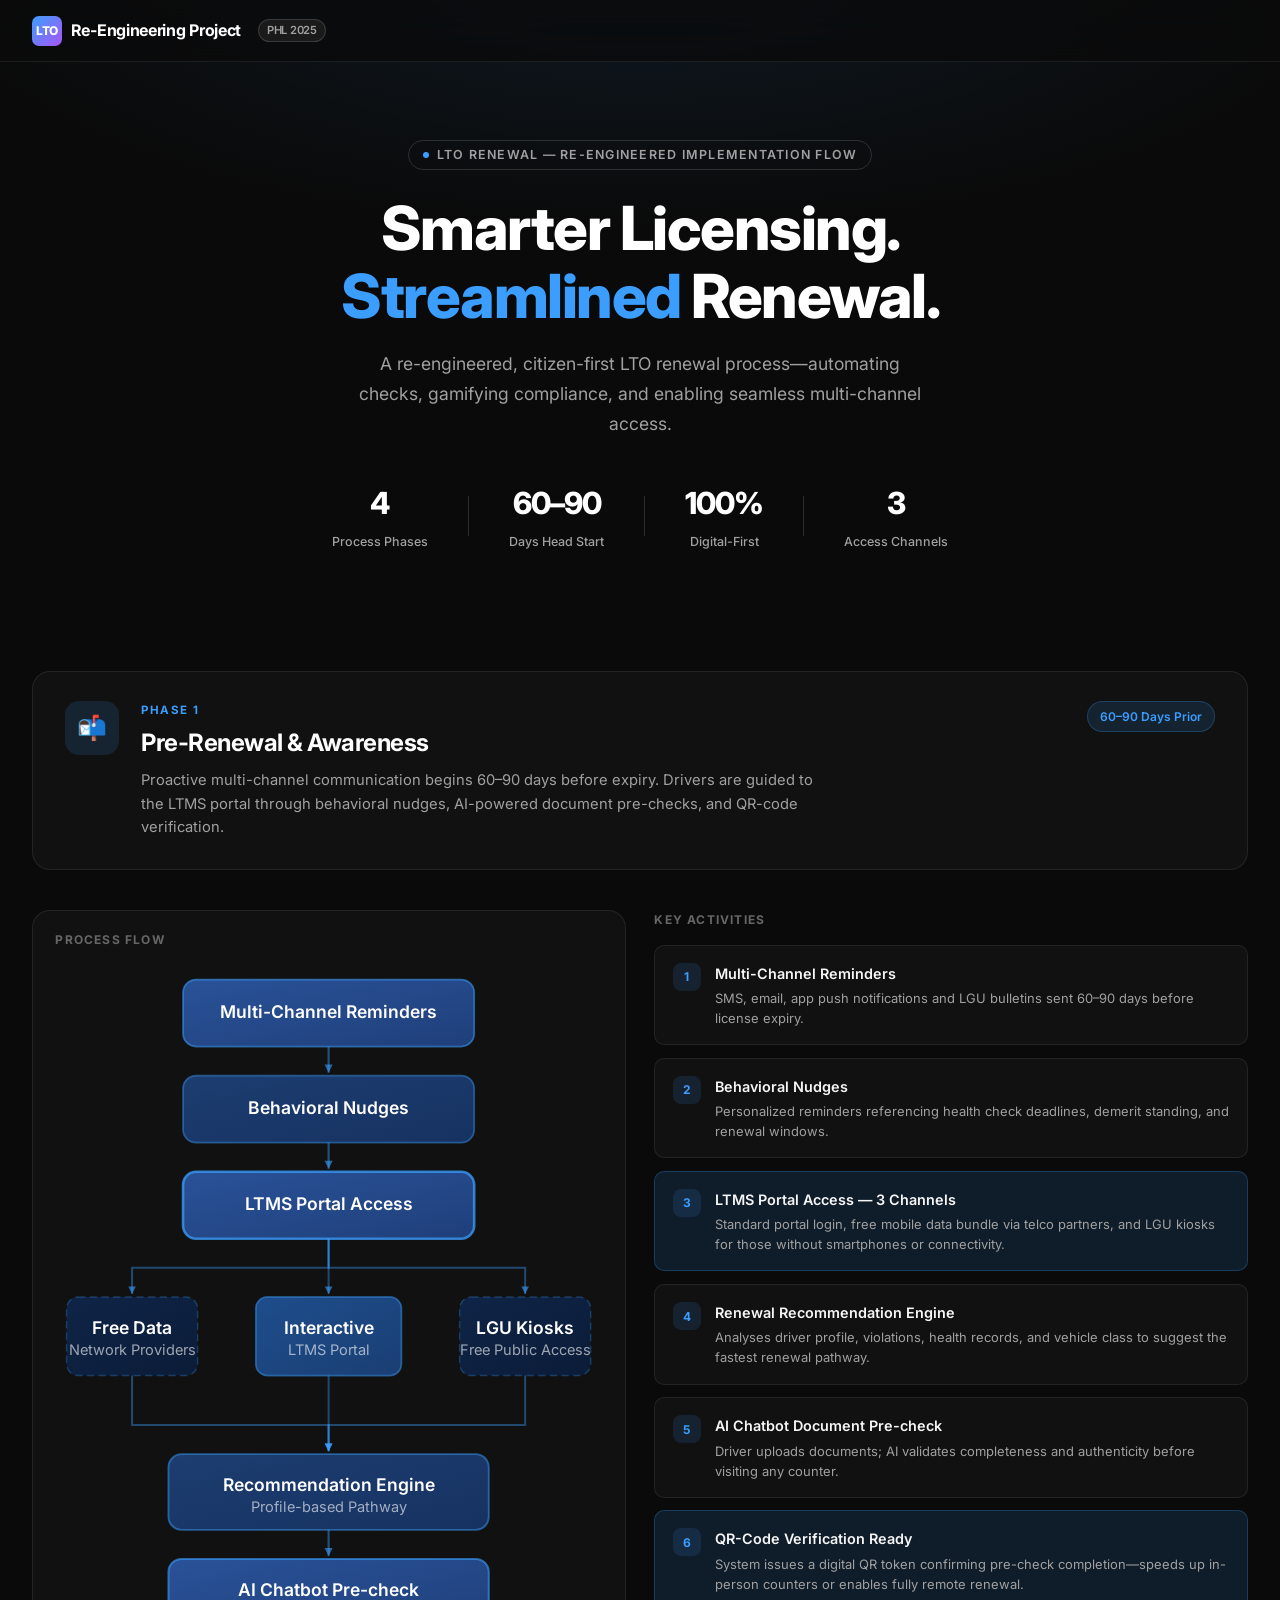
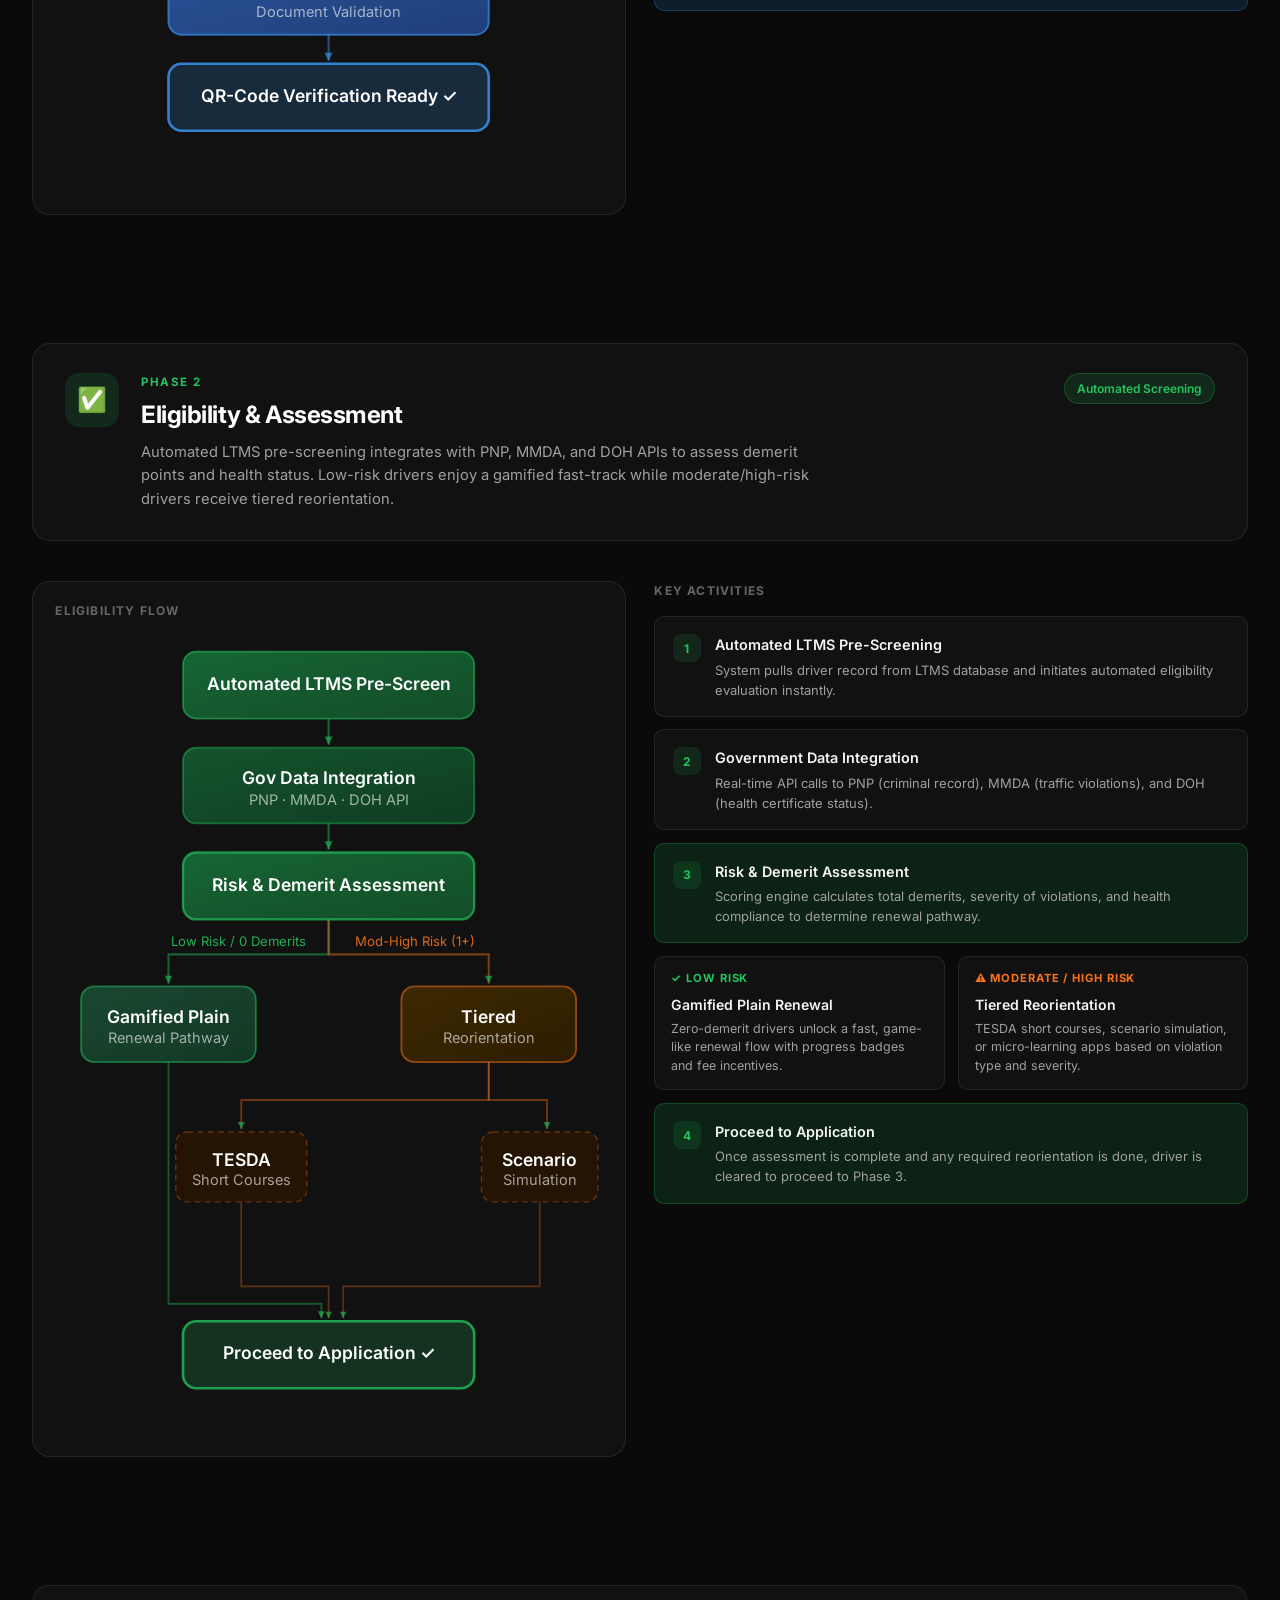
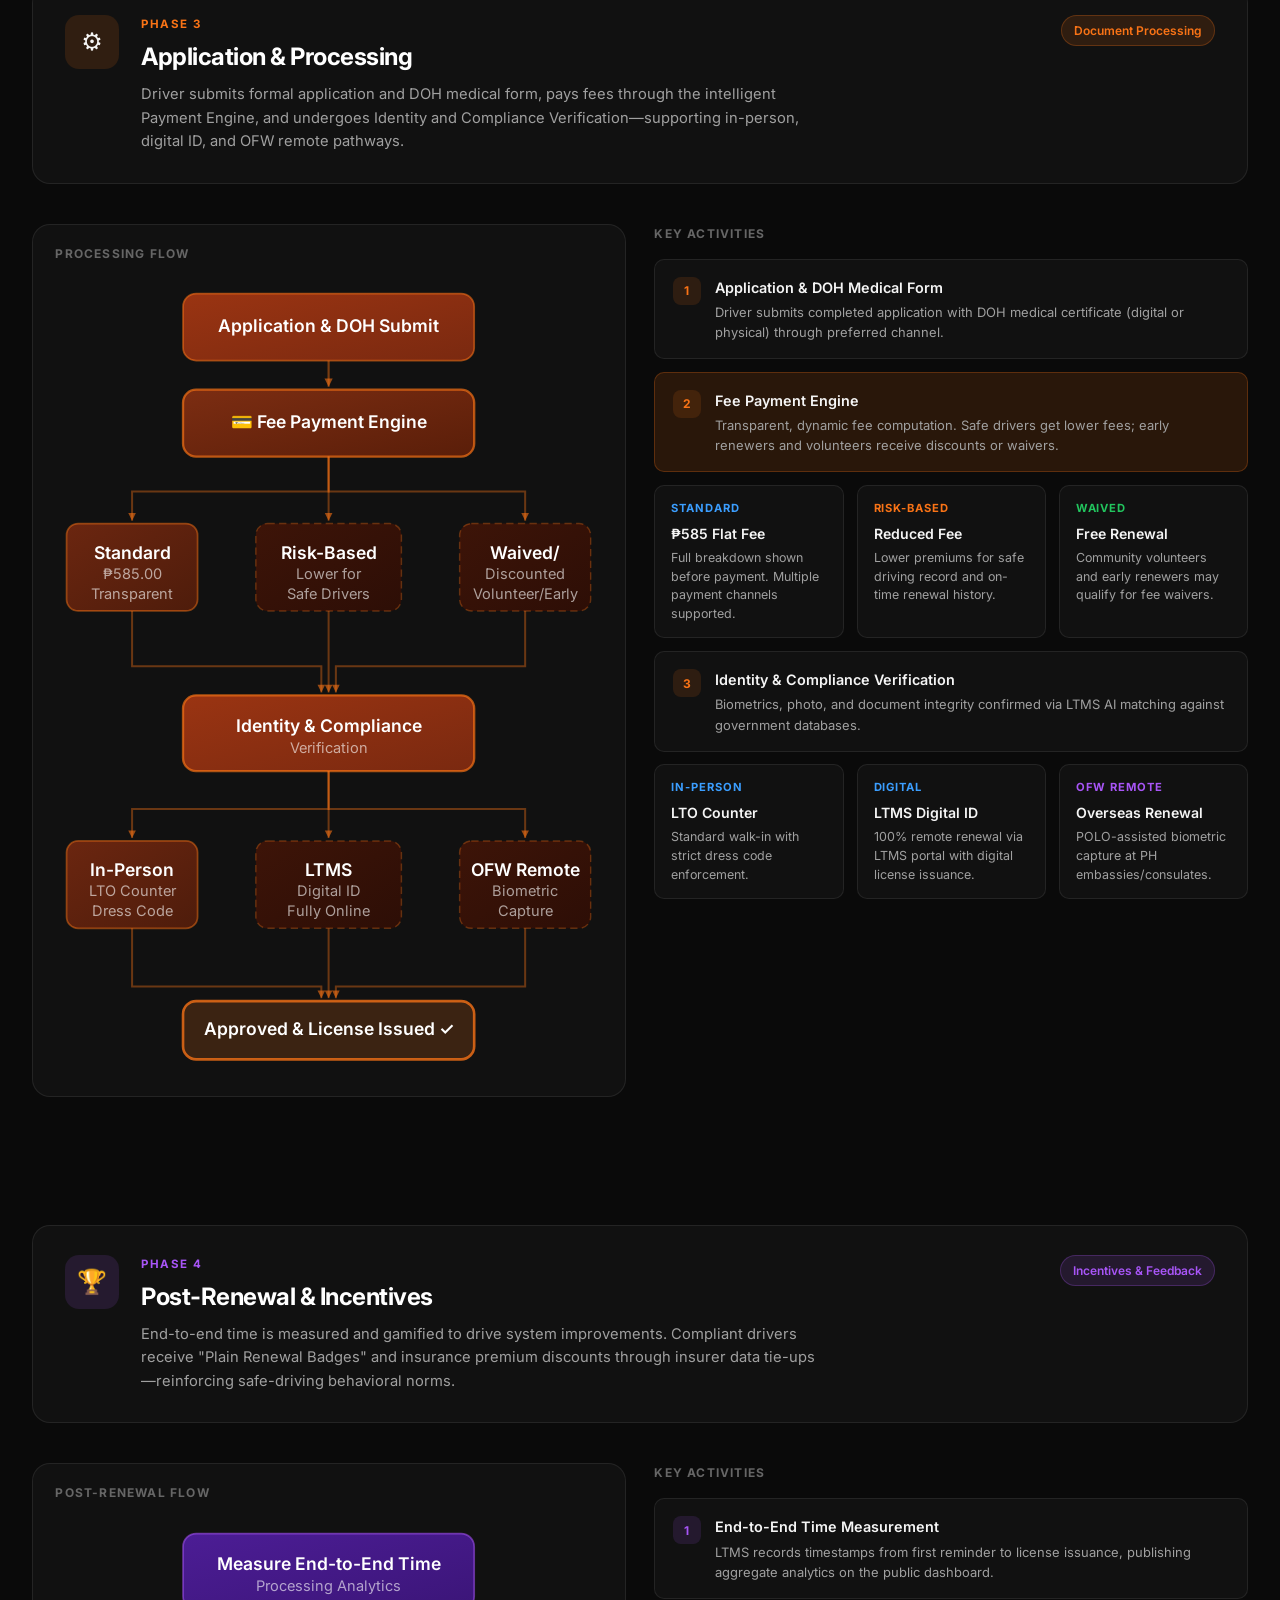
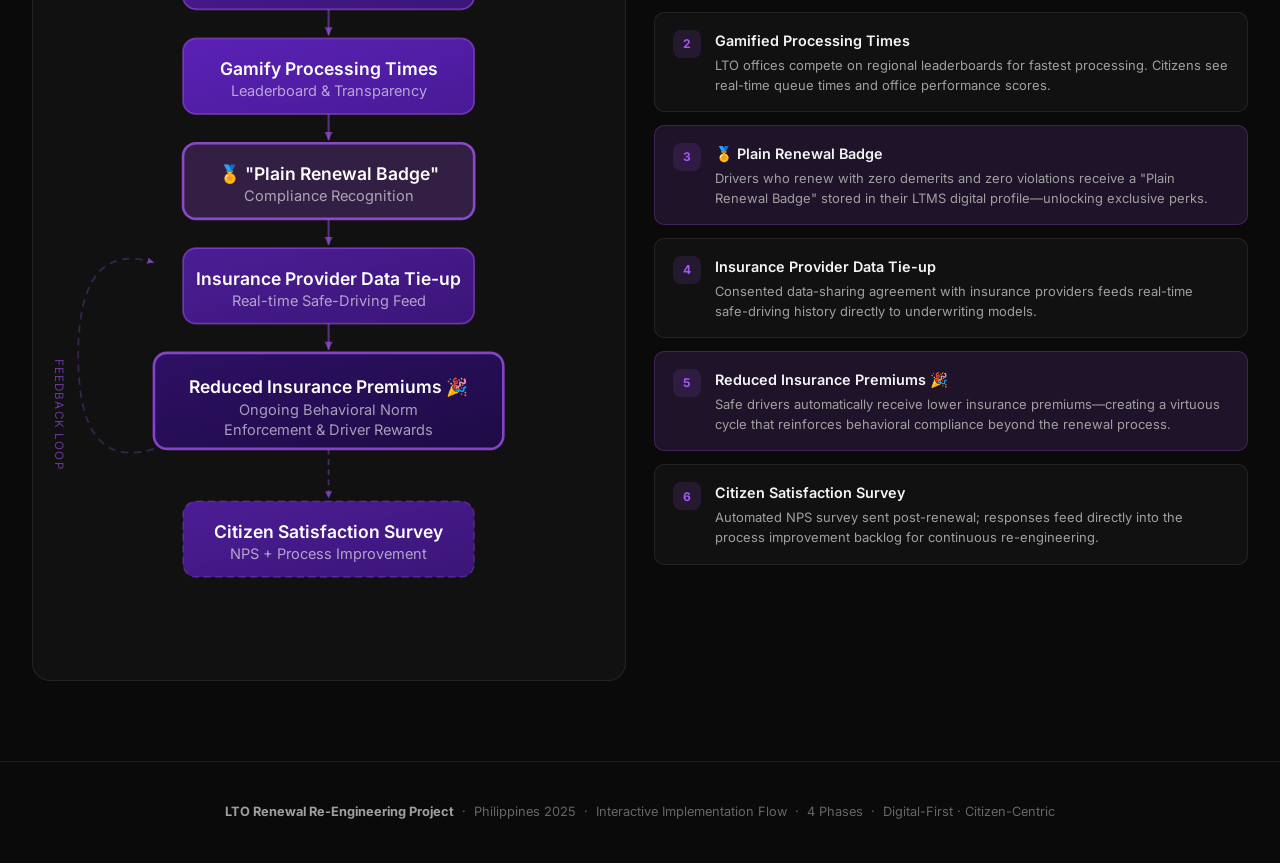
==== commit 3390e1e0: "updated changes to 1 tab single page app" ====
--- a/index.html
+++ b/index.html
@@ -136,52 +136,8 @@
     .hero-stat .lbl { font-size: 0.78rem; color: var(--text2); font-weight: 500; }
     .hero-stat-divider { width: 1px; height: 40px; background: var(--border2); }
 
-    /* ── PHASE TABS ─────────────────────────────────────────────── */
-    .tabs-wrap {
-      position: sticky; top: 62px; z-index: 900;
-      background: rgba(10,10,10,0.85);
-      -webkit-backdrop-filter: blur(20px);
-      backdrop-filter: blur(20px);
-      border-bottom: 1px solid var(--border);
-      padding: 0 2rem;
-    }
-    .tabs {
-      display: flex; align-items: stretch;
-      max-width: 1280px; margin: 0 auto;
-      gap: 0; overflow-x: auto;
-    }
-    .tabs::-webkit-scrollbar { display: none; }
-    .tab-btn {
-      display: flex; align-items: center; gap: 0.55rem;
-      padding: 0 1.4rem; height: 52px;
-      font-size: 0.88rem; font-weight: 600;
-      color: var(--text2); background: none; border: none;
-      border-bottom: 2px solid transparent;
-      cursor: pointer; white-space: nowrap;
-      transition: color var(--tr), border-color var(--tr);
-      flex-shrink: 0;
-    }
-    .tab-btn:hover { color: var(--text); }
-    .tab-dot {
-      width: 8px; height: 8px; border-radius: 50%;
-      flex-shrink: 0; opacity: 0.5; transition: opacity var(--tr);
-    }
-    .tab-btn.active .tab-dot { opacity: 1; }
-    .tab-btn[data-phase="1"] .tab-dot { background: var(--p1); }
-    .tab-btn[data-phase="2"] .tab-dot { background: var(--p2); }
-    .tab-btn[data-phase="3"] .tab-dot { background: var(--p3); }
-    .tab-btn[data-phase="4"] .tab-dot { background: var(--p4); }
-    .tab-btn[data-phase="1"].active { color: var(--p1); border-bottom-color: var(--p1); }
-    .tab-btn[data-phase="2"].active { color: var(--p2); border-bottom-color: var(--p2); }
-    .tab-btn[data-phase="3"].active { color: var(--p3); border-bottom-color: var(--p3); }
-    .tab-btn[data-phase="4"].active { color: var(--p4); border-bottom-color: var(--p4); }
-
     /* ── PAGE LAYOUT ─────────────────────────────────────────────── */
-    .page { display: none; }
-    .page.active {
-      display: block;
-      animation: fadeUp 0.35s var(--tr) both;
-    }
+    .page { display: block; }
     @keyframes fadeUp {
       from { opacity: 0; transform: translateY(16px); }
       to   { opacity: 1; transform: translateY(0); }
@@ -401,23 +357,7 @@
   </div>
 </section>
 
-<!-- ── TABS ──────────────────────────────────────────────────────── -->
-<div class="tabs-wrap">
-  <div class="tabs">
-    <button class="tab-btn active" data-phase="1" onclick="showPage('phase1',this)">
-      <span class="tab-dot"></span>Phase 1 — Pre-Renewal &amp; Awareness
-    </button>
-    <button class="tab-btn" data-phase="2" onclick="showPage('phase2',this)">
-      <span class="tab-dot"></span>Phase 2 — Eligibility &amp; Assessment
-    </button>
-    <button class="tab-btn" data-phase="3" onclick="showPage('phase3',this)">
-      <span class="tab-dot"></span>Phase 3 — Application &amp; Processing
-    </button>
-    <button class="tab-btn" data-phase="4" onclick="showPage('phase4',this)">
-      <span class="tab-dot"></span>Phase 4 — Post-Renewal &amp; Incentives
-    </button>
-  </div>
-</div>
+<!-- ── CONTINUOUS SINGLE PAGE ──────────────────────────────────── -->
 
 <!-- ══════════════════════════════════════════════════════════════ -->
 <!--  PHASE 1 — Blue                                               -->
@@ -565,7 +505,7 @@
 <!-- ══════════════════════════════════════════════════════════════ -->
 <!--  PHASE 2 — Green                                              -->
 <!-- ══════════════════════════════════════════════════════════════ -->
-<div id="phase2" class="page">
+<div id="phase2" class="page active">
   <div class="phase-wrap">
     <div class="phase-header">
       <div class="phase-icon p2">✅</div>
@@ -704,7 +644,7 @@
 <!-- ══════════════════════════════════════════════════════════════ -->
 <!--  PHASE 3 — Orange                                             -->
 <!-- ══════════════════════════════════════════════════════════════ -->
-<div id="phase3" class="page">
+<div id="phase3" class="page active">
   <div class="phase-wrap">
     <div class="phase-header">
       <div class="phase-icon p3">⚙️</div>
@@ -873,7 +813,7 @@
 <!-- ══════════════════════════════════════════════════════════════ -->
 <!--  PHASE 4 — Purple                                             -->
 <!-- ══════════════════════════════════════════════════════════════ -->
-<div id="phase4" class="page">
+<div id="phase4" class="page active">
   <div class="phase-wrap">
     <div class="phase-header">
       <div class="phase-icon p4">🏆</div>
@@ -1003,15 +943,5 @@
   4 Phases &nbsp;·&nbsp; Digital-First · Citizen-Centric
 </footer>
 
-<script>
-  function showPage(pageId, btn) {
-    document.querySelectorAll('.page').forEach(p => p.classList.remove('active'));
-    document.querySelectorAll('.tab-btn').forEach(t => t.classList.remove('active'));
-    document.getElementById(pageId).classList.add('active');
-    if (btn) btn.classList.add('active');
-    window.scrollTo({ top: document.querySelector('.tabs-wrap').offsetTop, behavior: 'smooth' });
-  }
-</script>
-
 </body>
 </html>
